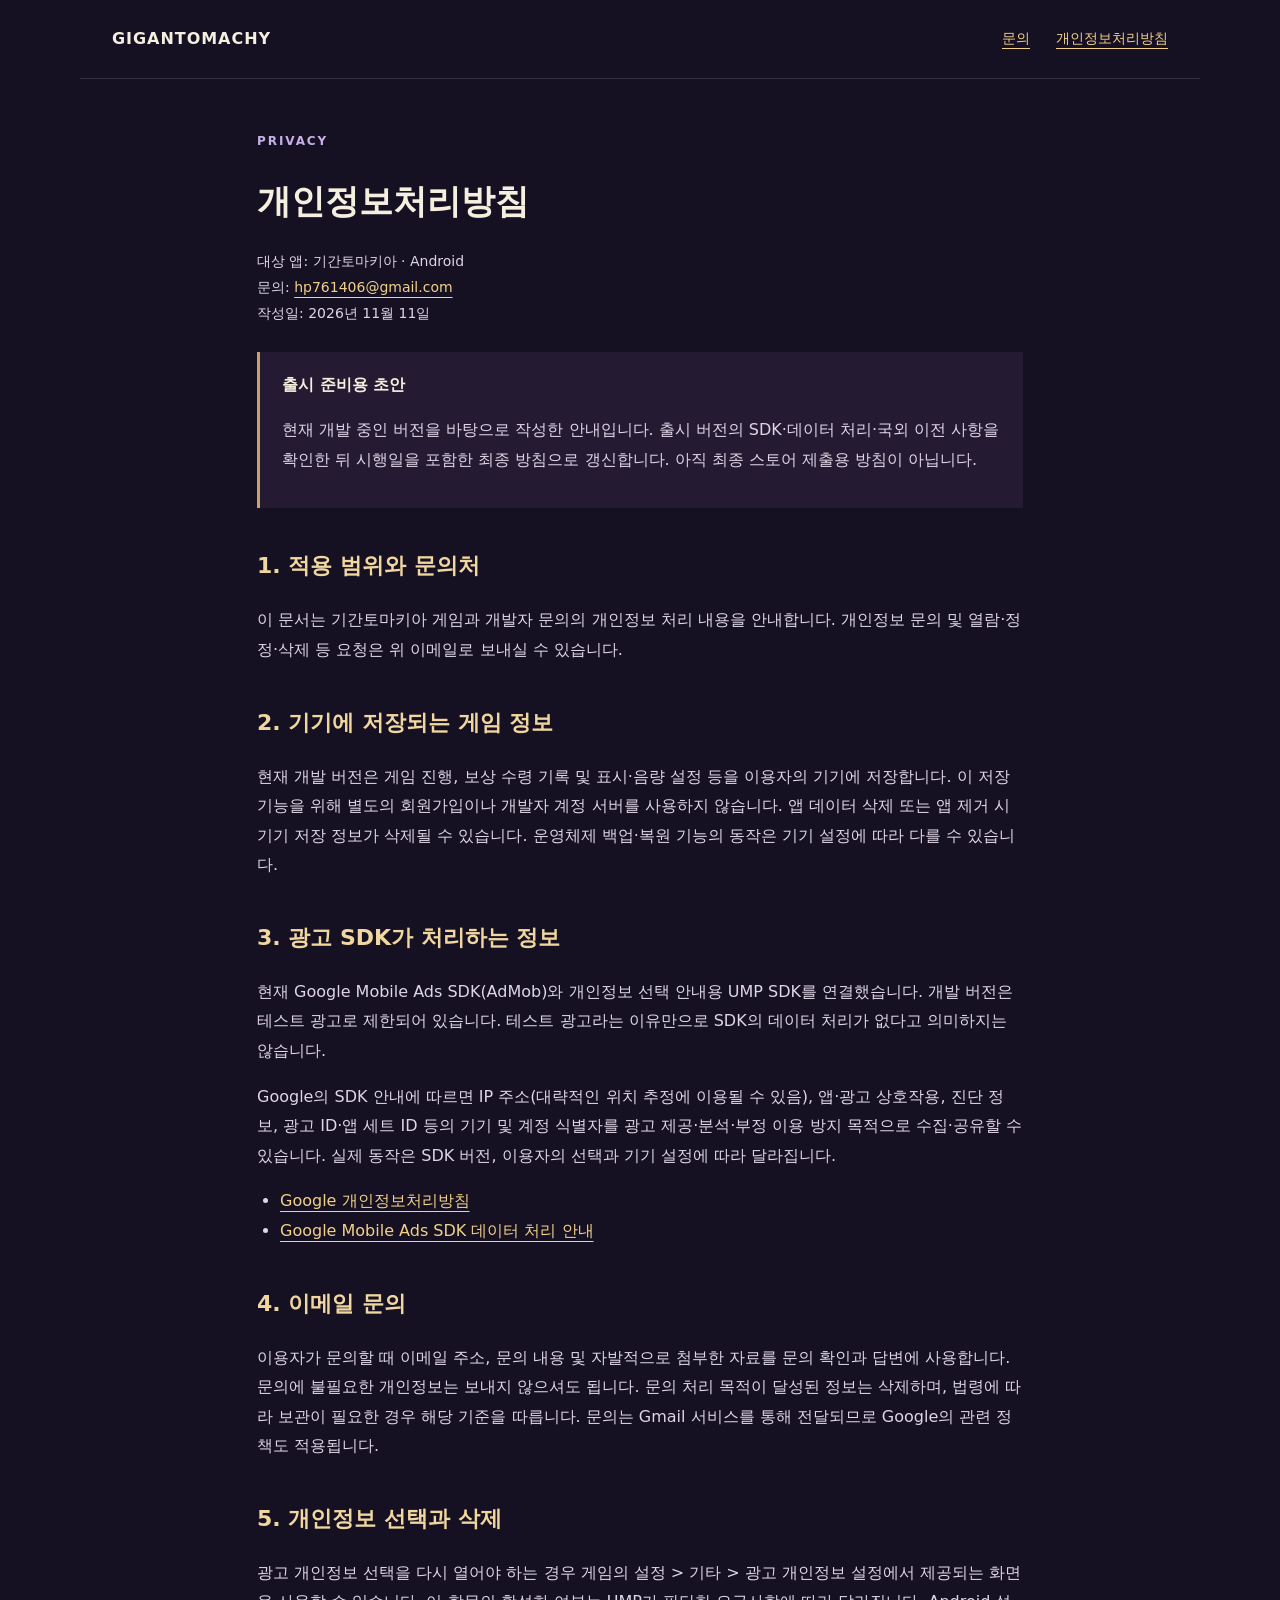
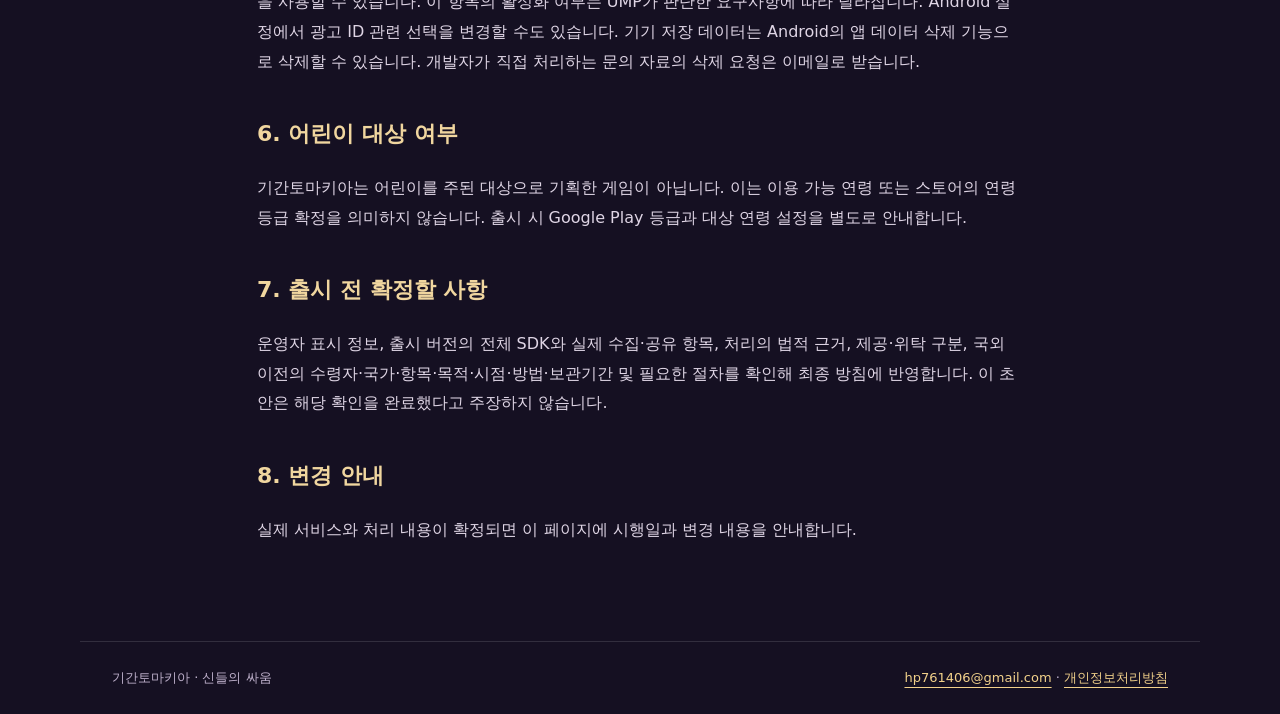
==== privacy.html @ e3db5e53 "Add files via upload" ====
<!doctype html>
<html lang="ko"><head><meta charset="utf-8"><meta name="viewport" content="width=device-width,initial-scale=1"><title>개인정보처리방침 초안 | 기간토마키아</title><meta name="description" content="기간토마키아 출시 준비용 개인정보처리방침 초안과 개인정보 문의처."><link rel="stylesheet" href="styles.css"></head><body><header><a href="./">GIGANTOMACHY</a><nav aria-label="주 메뉴"><a href="./#support">문의</a><a href="privacy.html">개인정보처리방침</a></nav></header><main class="document"><span class="eyebrow">PRIVACY</span><h1>개인정보처리방침</h1><p class="meta">대상 앱: 기간토마키아 · Android<br>문의: <a href="mailto:hp761406@gmail.com">hp761406@gmail.com</a><br>작성일: 2026년 11월 11일</p><div class="notice"><strong>출시 준비용 초안</strong><p>현재 개발 중인 버전을 바탕으로 작성한 안내입니다. 출시 버전의 SDK·데이터 처리·국외 이전 사항을 확인한 뒤 시행일을 포함한 최종 방침으로 갱신합니다. 아직 최종 스토어 제출용 방침이 아닙니다.</p></div><h2>1. 적용 범위와 문의처</h2><p>이 문서는 기간토마키아 게임과 개발자 문의의 개인정보 처리 내용을 안내합니다. 개인정보 문의 및 열람·정정·삭제 등 요청은 위 이메일로 보내실 수 있습니다.</p><h2>2. 기기에 저장되는 게임 정보</h2><p>현재 개발 버전은 게임 진행, 보상 수령 기록 및 표시·음량 설정 등을 이용자의 기기에 저장합니다. 이 저장 기능을 위해 별도의 회원가입이나 개발자 계정 서버를 사용하지 않습니다. 앱 데이터 삭제 또는 앱 제거 시 기기 저장 정보가 삭제될 수 있습니다. 운영체제 백업·복원 기능의 동작은 기기 설정에 따라 다를 수 있습니다.</p><h2>3. 광고 SDK가 처리하는 정보</h2><p>현재 Google Mobile Ads SDK(AdMob)와 개인정보 선택 안내용 UMP SDK를 연결했습니다. 개발 버전은 테스트 광고로 제한되어 있습니다. 테스트 광고라는 이유만으로 SDK의 데이터 처리가 없다고 의미하지는 않습니다.</p><p>Google의 SDK 안내에 따르면 IP 주소(대략적인 위치 추정에 이용될 수 있음), 앱·광고 상호작용, 진단 정보, 광고 ID·앱 세트 ID 등의 기기 및 계정 식별자를 광고 제공·분석·부정 이용 방지 목적으로 수집·공유할 수 있습니다. 실제 동작은 SDK 버전, 이용자의 선택과 기기 설정에 따라 달라집니다.</p><ul><li><a href="https://policies.google.com/privacy?hl=ko">Google 개인정보처리방침</a></li><li><a href="https://developers.google.com/admob/unity/privacy/play-data-disclosure?hl=ko">Google Mobile Ads SDK 데이터 처리 안내</a></li></ul><h2>4. 이메일 문의</h2><p>이용자가 문의할 때 이메일 주소, 문의 내용 및 자발적으로 첨부한 자료를 문의 확인과 답변에 사용합니다. 문의에 불필요한 개인정보는 보내지 않으셔도 됩니다. 문의 처리 목적이 달성된 정보는 삭제하며, 법령에 따라 보관이 필요한 경우 해당 기준을 따릅니다. 문의는 Gmail 서비스를 통해 전달되므로 Google의 관련 정책도 적용됩니다.</p><h2>5. 개인정보 선택과 삭제</h2><p>광고 개인정보 선택을 다시 열어야 하는 경우 게임의 설정 &gt; 기타 &gt; 광고 개인정보 설정에서 제공되는 화면을 사용할 수 있습니다. 이 항목의 활성화 여부는 UMP가 판단한 요구사항에 따라 달라집니다. Android 설정에서 광고 ID 관련 선택을 변경할 수도 있습니다. 기기 저장 데이터는 Android의 앱 데이터 삭제 기능으로 삭제할 수 있습니다. 개발자가 직접 처리하는 문의 자료의 삭제 요청은 이메일로 받습니다.</p><h2>6. 어린이 대상 여부</h2><p>기간토마키아는 어린이를 주된 대상으로 기획한 게임이 아닙니다. 이는 이용 가능 연령 또는 스토어의 연령 등급 확정을 의미하지 않습니다. 출시 시 Google Play 등급과 대상 연령 설정을 별도로 안내합니다.</p><h2>7. 출시 전 확정할 사항</h2><p>운영자 표시 정보, 출시 버전의 전체 SDK와 실제 수집·공유 항목, 처리의 법적 근거, 제공·위탁 구분, 국외 이전의 수령자·국가·항목·목적·시점·방법·보관기간 및 필요한 절차를 확인해 최종 방침에 반영합니다. 이 초안은 해당 확인을 완료했다고 주장하지 않습니다.</p><h2>8. 변경 안내</h2><p>실제 서비스와 처리 내용이 확정되면 이 페이지에 시행일과 변경 내용을 안내합니다.</p></main><footer><span>기간토마키아 · 신들의 싸움</span><span><a href="mailto:hp761406@gmail.com">hp761406@gmail.com</a> · <a href="privacy.html">개인정보처리방침</a></span></footer></body></html>
---- styles.css ----
*{box-sizing:border-box}html{color-scheme:dark;scroll-behavior:smooth}body{margin:0;background:#151022;color:#f5efdf;font-family:system-ui,-apple-system,"Malgun Gothic",sans-serif;line-height:1.85}a{color:#f2d18a;text-underline-offset:5px}a:hover{color:#fff0c8}a:focus-visible{outline:3px solid #f2d18a;outline-offset:6px}header,footer{max-width:1120px;margin:auto;padding:24px 32px}header{display:flex;justify-content:space-between;gap:24px;align-items:center;border-bottom:1px solid #ffffff20}header>a{color:#f5efdf;text-decoration:none;font-weight:750;letter-spacing:.06em}nav{display:flex;gap:26px;font-size:14px}.hero{max-width:1120px;margin:auto;display:grid;grid-template-columns:1.1fr .9fr;align-items:center;gap:64px;padding:58px 32px 80px}.eyebrow{color:#c7b0e8;letter-spacing:.16em;font-size:12px;font-weight:700}.logo{display:block;width:100%;height:auto;margin:18px 0 22px}.hero p{max-width:440px;color:#d2c7dd}.hero figure{margin:0;position:relative}.hero figure img{display:block;width:100%;max-height:650px;object-fit:cover;border:1px solid #a77cba66;border-radius:180px 180px 8px 8px}.button{display:inline-block;padding:12px 24px;border:1px solid #c8a267;text-decoration:none;margin-top:16px;font-weight:700}.details{max-width:1056px;margin:0 auto;padding:40px 0 48px;border-top:1px solid #ffffff25;display:grid;grid-template-columns:1fr 1fr;gap:56px}.details h2{font-size:24px;margin-top:0}.details p{color:#d2c7dd}footer{border-top:1px solid #ffffff20;display:flex;gap:22px;justify-content:space-between;color:#bfb1cc;font-size:13px}.document{max-width:830px;padding:46px 32px 80px;margin:auto}.document h1{font-size:34px;line-height:1.45}.document h2{font-size:22px;margin-top:38px;color:#f0d69f}.document p,.document li{color:#dfd5e5}.notice{border-left:3px solid #c8a267;background:#241b32;padding:18px 22px;margin:25px 0}.meta{font-size:14px;color:#c9b9d5}.document ul{padding-left:23px}.document a{overflow-wrap:anywhere}@media(max-width:760px){header{align-items:flex-start;padding:20px}nav{gap:16px;flex-wrap:wrap}.hero{padding:35px 22px 45px;grid-template-columns:1fr;gap:38px}.hero figure{max-width:400px;margin:auto}.hero figure img{max-height:570px}.details{margin:0 22px;padding-top:30px;grid-template-columns:1fr;gap:20px}.document{padding:25px 22px 55px}.document h1{font-size:28px}footer{padding:22px;flex-direction:column;gap:8px}}@media(prefers-reduced-motion:reduce){html{scroll-behavior:auto}}
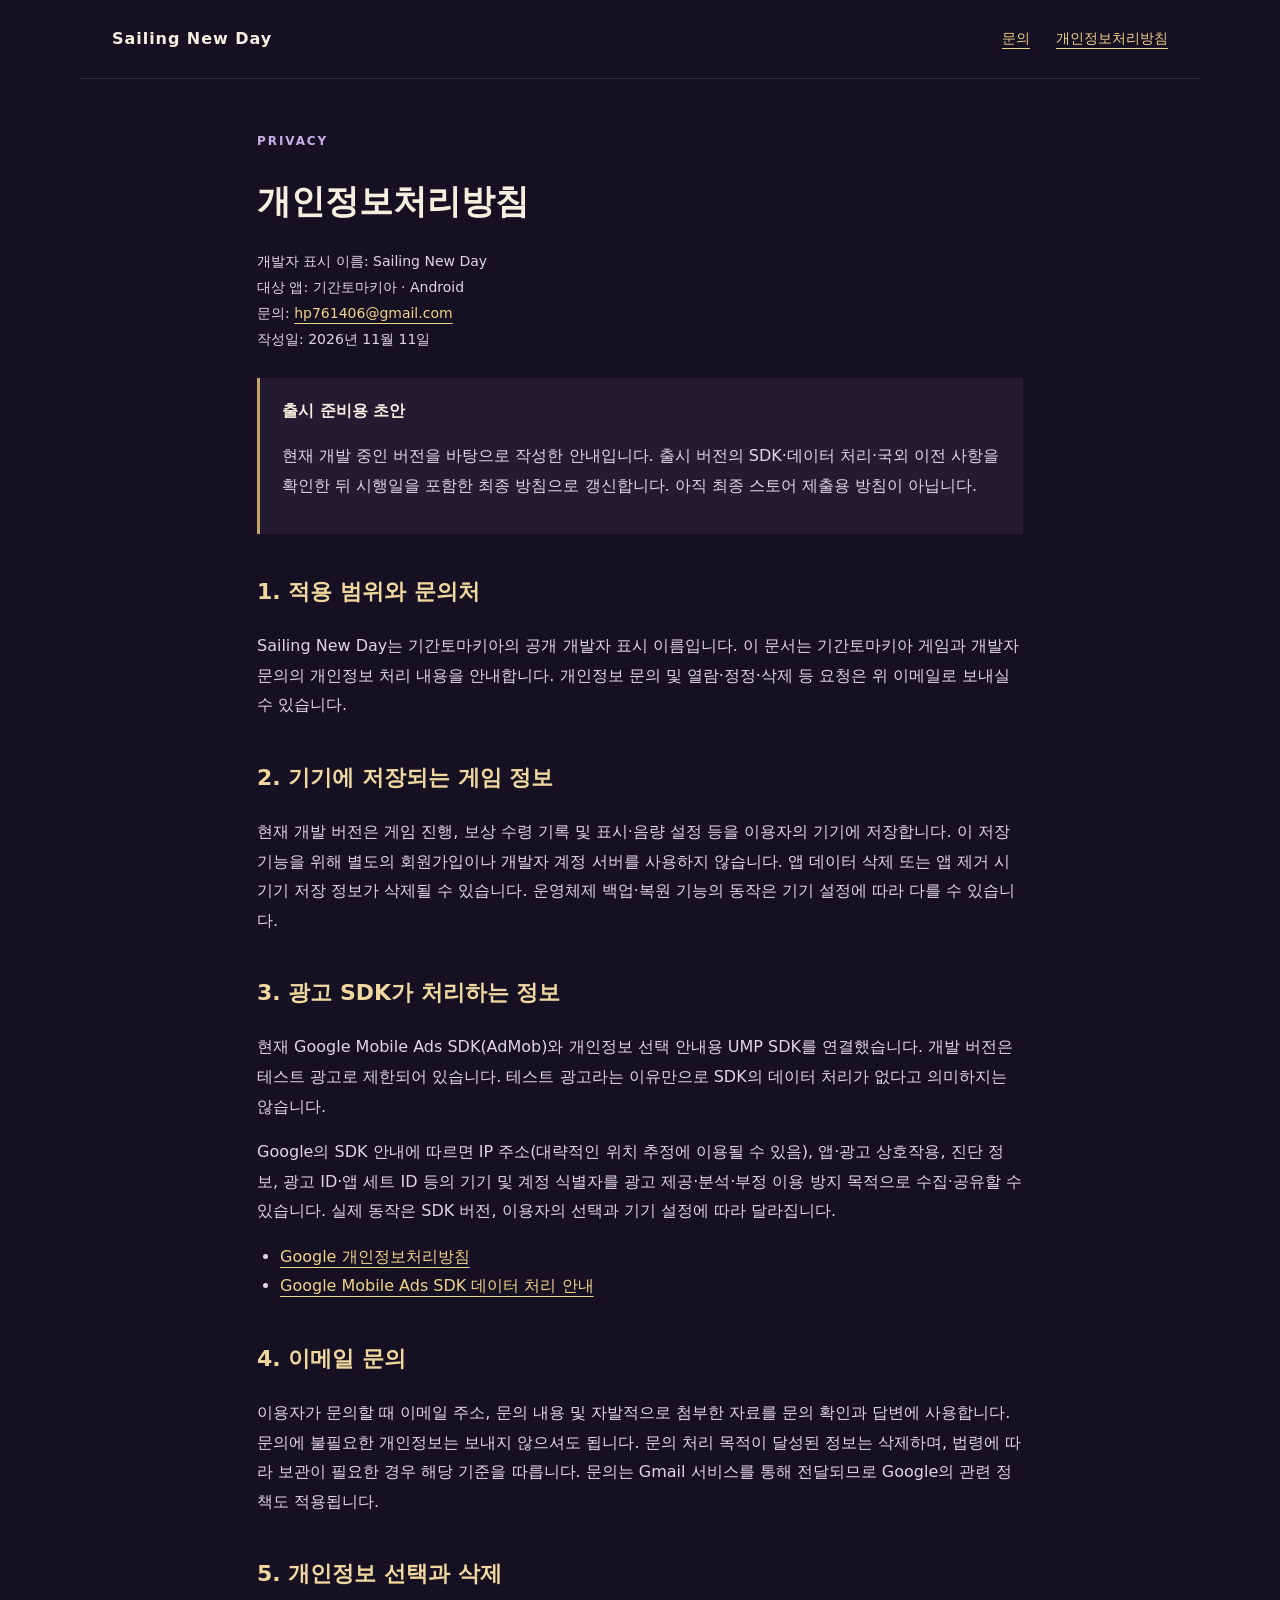
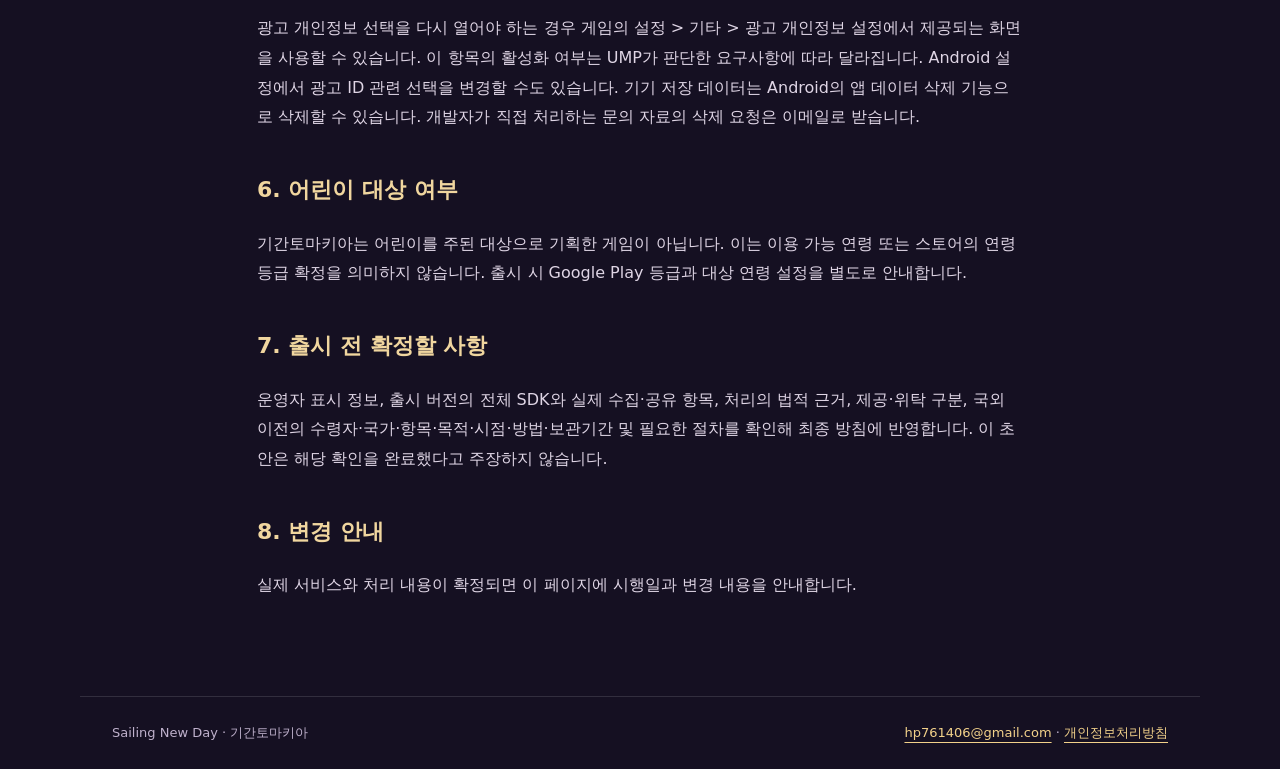
==== commit 31a26bae: "Add files via upload" ====
--- a/privacy.html
+++ b/privacy.html
@@ -1,2 +1,2 @@
 <!doctype html>
-<html lang="ko"><head><meta charset="utf-8"><meta name="viewport" content="width=device-width,initial-scale=1"><title>개인정보처리방침 초안 | 기간토마키아</title><meta name="description" content="기간토마키아 출시 준비용 개인정보처리방침 초안과 개인정보 문의처."><link rel="stylesheet" href="styles.css"></head><body><header><a href="./">GIGANTOMACHY</a><nav aria-label="주 메뉴"><a href="./#support">문의</a><a href="privacy.html">개인정보처리방침</a></nav></header><main class="document"><span class="eyebrow">PRIVACY</span><h1>개인정보처리방침</h1><p class="meta">대상 앱: 기간토마키아 · Android<br>문의: <a href="mailto:hp761406@gmail.com">hp761406@gmail.com</a><br>작성일: 2026년 11월 11일</p><div class="notice"><strong>출시 준비용 초안</strong><p>현재 개발 중인 버전을 바탕으로 작성한 안내입니다. 출시 버전의 SDK·데이터 처리·국외 이전 사항을 확인한 뒤 시행일을 포함한 최종 방침으로 갱신합니다. 아직 최종 스토어 제출용 방침이 아닙니다.</p></div><h2>1. 적용 범위와 문의처</h2><p>이 문서는 기간토마키아 게임과 개발자 문의의 개인정보 처리 내용을 안내합니다. 개인정보 문의 및 열람·정정·삭제 등 요청은 위 이메일로 보내실 수 있습니다.</p><h2>2. 기기에 저장되는 게임 정보</h2><p>현재 개발 버전은 게임 진행, 보상 수령 기록 및 표시·음량 설정 등을 이용자의 기기에 저장합니다. 이 저장 기능을 위해 별도의 회원가입이나 개발자 계정 서버를 사용하지 않습니다. 앱 데이터 삭제 또는 앱 제거 시 기기 저장 정보가 삭제될 수 있습니다. 운영체제 백업·복원 기능의 동작은 기기 설정에 따라 다를 수 있습니다.</p><h2>3. 광고 SDK가 처리하는 정보</h2><p>현재 Google Mobile Ads SDK(AdMob)와 개인정보 선택 안내용 UMP SDK를 연결했습니다. 개발 버전은 테스트 광고로 제한되어 있습니다. 테스트 광고라는 이유만으로 SDK의 데이터 처리가 없다고 의미하지는 않습니다.</p><p>Google의 SDK 안내에 따르면 IP 주소(대략적인 위치 추정에 이용될 수 있음), 앱·광고 상호작용, 진단 정보, 광고 ID·앱 세트 ID 등의 기기 및 계정 식별자를 광고 제공·분석·부정 이용 방지 목적으로 수집·공유할 수 있습니다. 실제 동작은 SDK 버전, 이용자의 선택과 기기 설정에 따라 달라집니다.</p><ul><li><a href="https://policies.google.com/privacy?hl=ko">Google 개인정보처리방침</a></li><li><a href="https://developers.google.com/admob/unity/privacy/play-data-disclosure?hl=ko">Google Mobile Ads SDK 데이터 처리 안내</a></li></ul><h2>4. 이메일 문의</h2><p>이용자가 문의할 때 이메일 주소, 문의 내용 및 자발적으로 첨부한 자료를 문의 확인과 답변에 사용합니다. 문의에 불필요한 개인정보는 보내지 않으셔도 됩니다. 문의 처리 목적이 달성된 정보는 삭제하며, 법령에 따라 보관이 필요한 경우 해당 기준을 따릅니다. 문의는 Gmail 서비스를 통해 전달되므로 Google의 관련 정책도 적용됩니다.</p><h2>5. 개인정보 선택과 삭제</h2><p>광고 개인정보 선택을 다시 열어야 하는 경우 게임의 설정 &gt; 기타 &gt; 광고 개인정보 설정에서 제공되는 화면을 사용할 수 있습니다. 이 항목의 활성화 여부는 UMP가 판단한 요구사항에 따라 달라집니다. Android 설정에서 광고 ID 관련 선택을 변경할 수도 있습니다. 기기 저장 데이터는 Android의 앱 데이터 삭제 기능으로 삭제할 수 있습니다. 개발자가 직접 처리하는 문의 자료의 삭제 요청은 이메일로 받습니다.</p><h2>6. 어린이 대상 여부</h2><p>기간토마키아는 어린이를 주된 대상으로 기획한 게임이 아닙니다. 이는 이용 가능 연령 또는 스토어의 연령 등급 확정을 의미하지 않습니다. 출시 시 Google Play 등급과 대상 연령 설정을 별도로 안내합니다.</p><h2>7. 출시 전 확정할 사항</h2><p>운영자 표시 정보, 출시 버전의 전체 SDK와 실제 수집·공유 항목, 처리의 법적 근거, 제공·위탁 구분, 국외 이전의 수령자·국가·항목·목적·시점·방법·보관기간 및 필요한 절차를 확인해 최종 방침에 반영합니다. 이 초안은 해당 확인을 완료했다고 주장하지 않습니다.</p><h2>8. 변경 안내</h2><p>실제 서비스와 처리 내용이 확정되면 이 페이지에 시행일과 변경 내용을 안내합니다.</p></main><footer><span>기간토마키아 · 신들의 싸움</span><span><a href="mailto:hp761406@gmail.com">hp761406@gmail.com</a> · <a href="privacy.html">개인정보처리방침</a></span></footer></body></html>
+<html lang="ko"><head><meta charset="utf-8"><meta name="viewport" content="width=device-width,initial-scale=1"><title>개인정보처리방침 초안 | 기간토마키아</title><meta name="description" content="기간토마키아 출시 준비용 개인정보처리방침 초안과 개인정보 문의처."><link rel="stylesheet" href="styles.css"></head><body><header><a href="./">Sailing New Day</a><nav aria-label="주 메뉴"><a href="./#support">문의</a><a href="privacy.html">개인정보처리방침</a></nav></header><main class="document"><span class="eyebrow">PRIVACY</span><h1>개인정보처리방침</h1><p class="meta">개발자 표시 이름: Sailing New Day<br>대상 앱: 기간토마키아 · Android<br>문의: <a href="mailto:hp761406@gmail.com">hp761406@gmail.com</a><br>작성일: 2026년 11월 11일</p><div class="notice"><strong>출시 준비용 초안</strong><p>현재 개발 중인 버전을 바탕으로 작성한 안내입니다. 출시 버전의 SDK·데이터 처리·국외 이전 사항을 확인한 뒤 시행일을 포함한 최종 방침으로 갱신합니다. 아직 최종 스토어 제출용 방침이 아닙니다.</p></div><h2>1. 적용 범위와 문의처</h2><p>Sailing New Day는 기간토마키아의 공개 개발자 표시 이름입니다. 이 문서는 기간토마키아 게임과 개발자 문의의 개인정보 처리 내용을 안내합니다. 개인정보 문의 및 열람·정정·삭제 등 요청은 위 이메일로 보내실 수 있습니다.</p><h2>2. 기기에 저장되는 게임 정보</h2><p>현재 개발 버전은 게임 진행, 보상 수령 기록 및 표시·음량 설정 등을 이용자의 기기에 저장합니다. 이 저장 기능을 위해 별도의 회원가입이나 개발자 계정 서버를 사용하지 않습니다. 앱 데이터 삭제 또는 앱 제거 시 기기 저장 정보가 삭제될 수 있습니다. 운영체제 백업·복원 기능의 동작은 기기 설정에 따라 다를 수 있습니다.</p><h2>3. 광고 SDK가 처리하는 정보</h2><p>현재 Google Mobile Ads SDK(AdMob)와 개인정보 선택 안내용 UMP SDK를 연결했습니다. 개발 버전은 테스트 광고로 제한되어 있습니다. 테스트 광고라는 이유만으로 SDK의 데이터 처리가 없다고 의미하지는 않습니다.</p><p>Google의 SDK 안내에 따르면 IP 주소(대략적인 위치 추정에 이용될 수 있음), 앱·광고 상호작용, 진단 정보, 광고 ID·앱 세트 ID 등의 기기 및 계정 식별자를 광고 제공·분석·부정 이용 방지 목적으로 수집·공유할 수 있습니다. 실제 동작은 SDK 버전, 이용자의 선택과 기기 설정에 따라 달라집니다.</p><ul><li><a href="https://policies.google.com/privacy?hl=ko">Google 개인정보처리방침</a></li><li><a href="https://developers.google.com/admob/unity/privacy/play-data-disclosure?hl=ko">Google Mobile Ads SDK 데이터 처리 안내</a></li></ul><h2>4. 이메일 문의</h2><p>이용자가 문의할 때 이메일 주소, 문의 내용 및 자발적으로 첨부한 자료를 문의 확인과 답변에 사용합니다. 문의에 불필요한 개인정보는 보내지 않으셔도 됩니다. 문의 처리 목적이 달성된 정보는 삭제하며, 법령에 따라 보관이 필요한 경우 해당 기준을 따릅니다. 문의는 Gmail 서비스를 통해 전달되므로 Google의 관련 정책도 적용됩니다.</p><h2>5. 개인정보 선택과 삭제</h2><p>광고 개인정보 선택을 다시 열어야 하는 경우 게임의 설정 &gt; 기타 &gt; 광고 개인정보 설정에서 제공되는 화면을 사용할 수 있습니다. 이 항목의 활성화 여부는 UMP가 판단한 요구사항에 따라 달라집니다. Android 설정에서 광고 ID 관련 선택을 변경할 수도 있습니다. 기기 저장 데이터는 Android의 앱 데이터 삭제 기능으로 삭제할 수 있습니다. 개발자가 직접 처리하는 문의 자료의 삭제 요청은 이메일로 받습니다.</p><h2>6. 어린이 대상 여부</h2><p>기간토마키아는 어린이를 주된 대상으로 기획한 게임이 아닙니다. 이는 이용 가능 연령 또는 스토어의 연령 등급 확정을 의미하지 않습니다. 출시 시 Google Play 등급과 대상 연령 설정을 별도로 안내합니다.</p><h2>7. 출시 전 확정할 사항</h2><p>운영자 표시 정보, 출시 버전의 전체 SDK와 실제 수집·공유 항목, 처리의 법적 근거, 제공·위탁 구분, 국외 이전의 수령자·국가·항목·목적·시점·방법·보관기간 및 필요한 절차를 확인해 최종 방침에 반영합니다. 이 초안은 해당 확인을 완료했다고 주장하지 않습니다.</p><h2>8. 변경 안내</h2><p>실제 서비스와 처리 내용이 확정되면 이 페이지에 시행일과 변경 내용을 안내합니다.</p></main><footer><span>Sailing New Day · 기간토마키아</span><span><a href="mailto:hp761406@gmail.com">hp761406@gmail.com</a> · <a href="privacy.html">개인정보처리방침</a></span></footer></body></html>
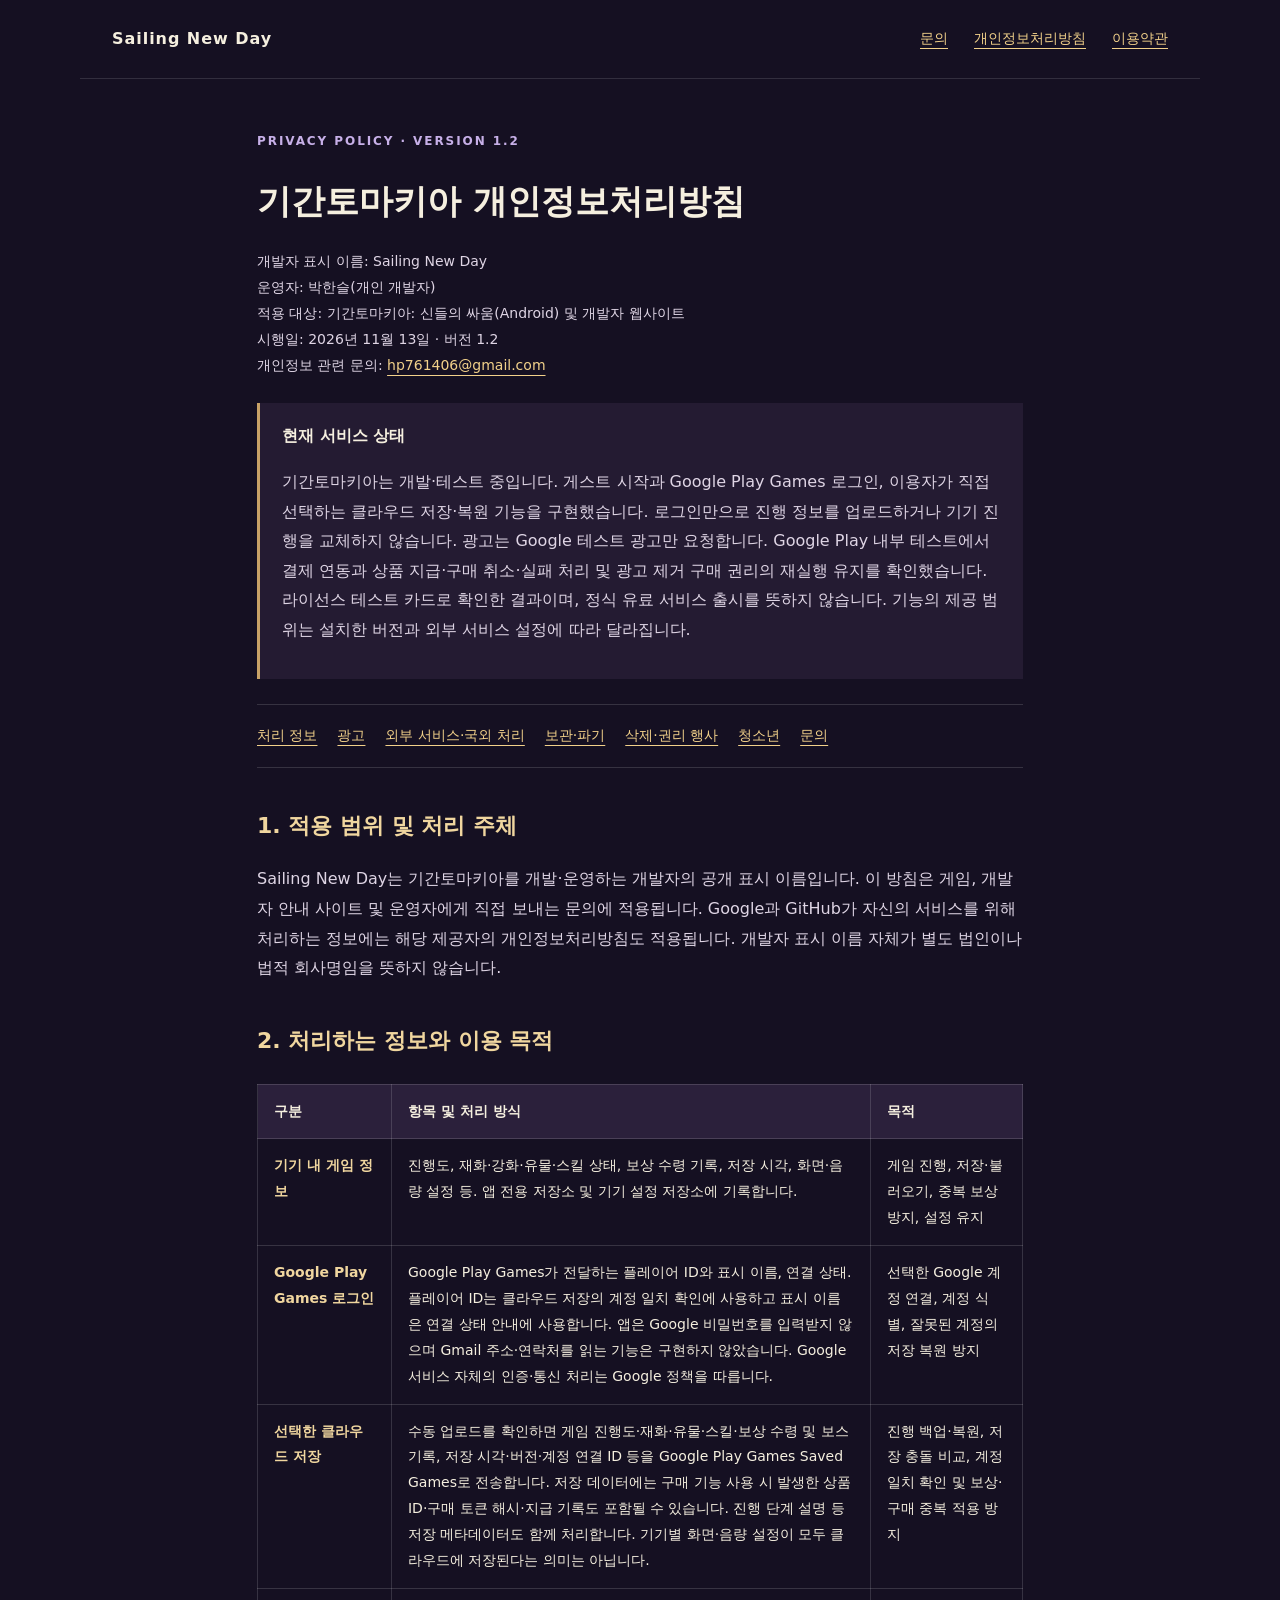
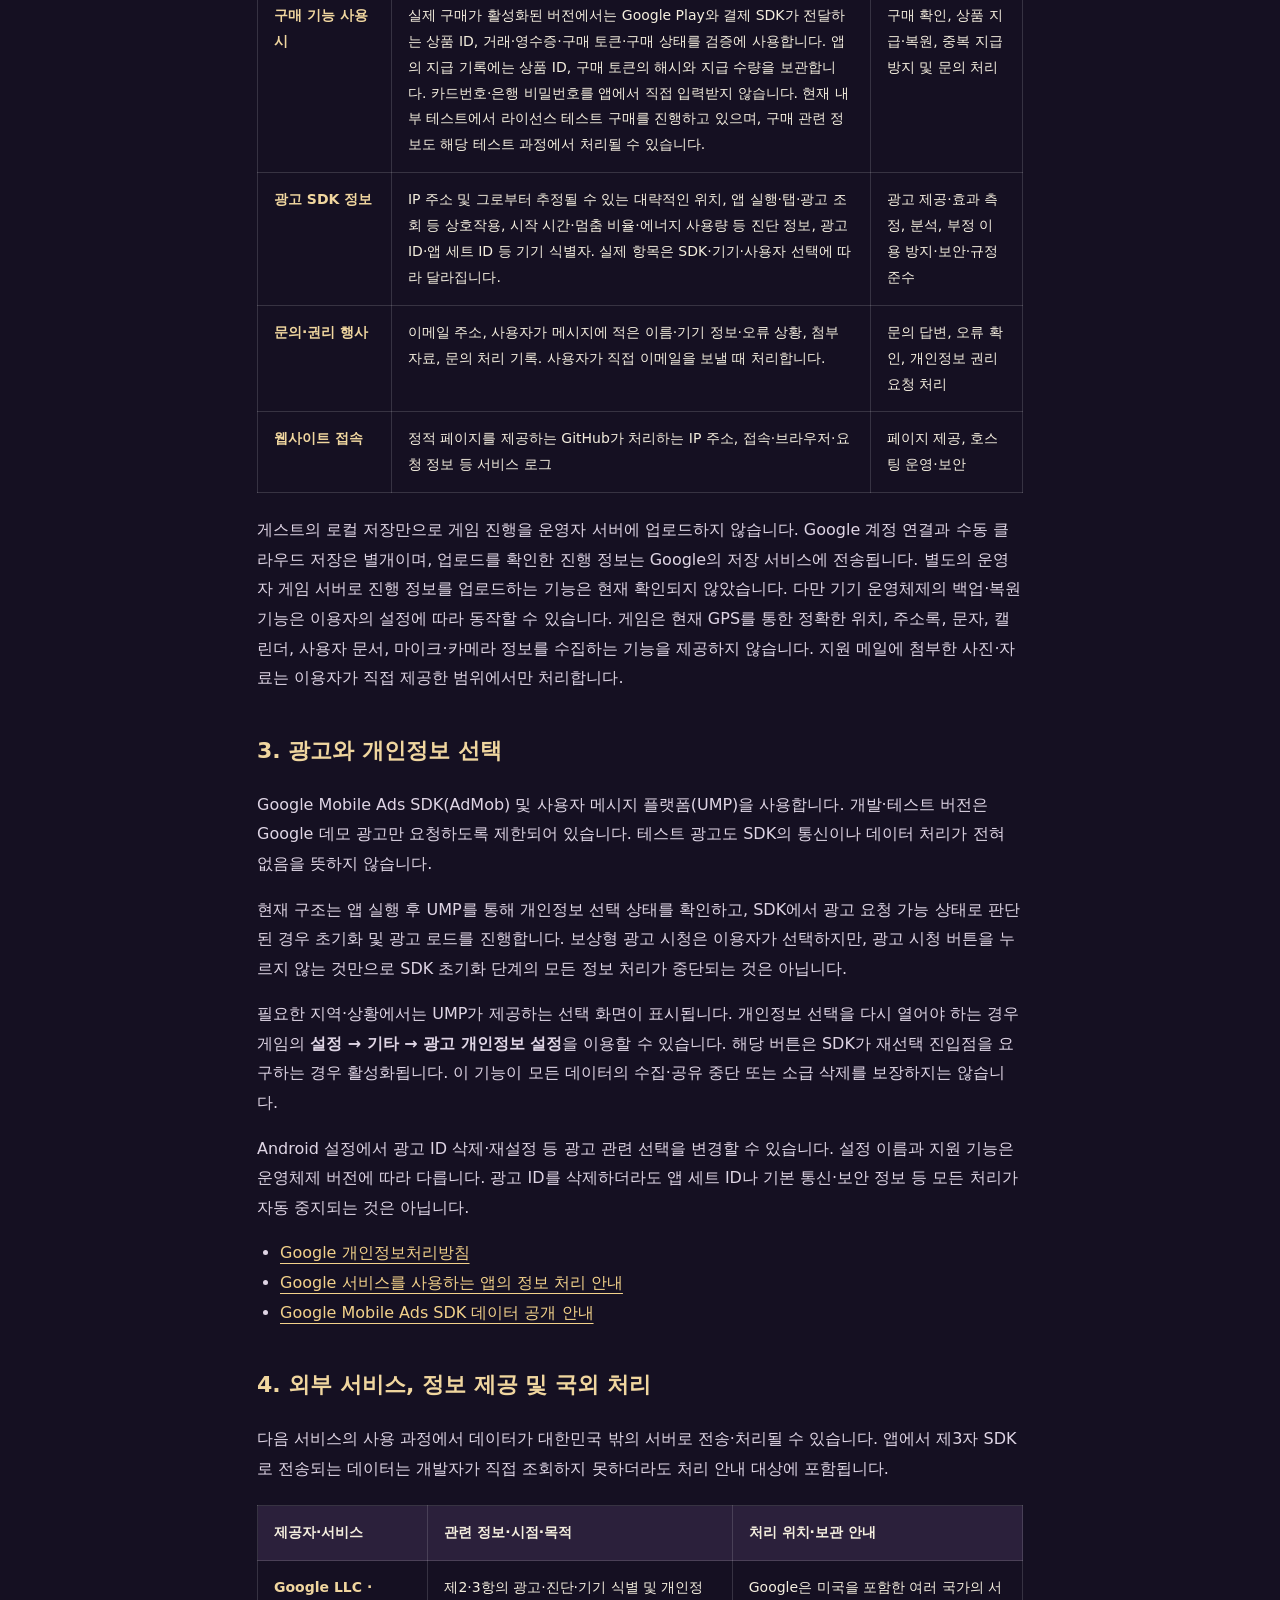
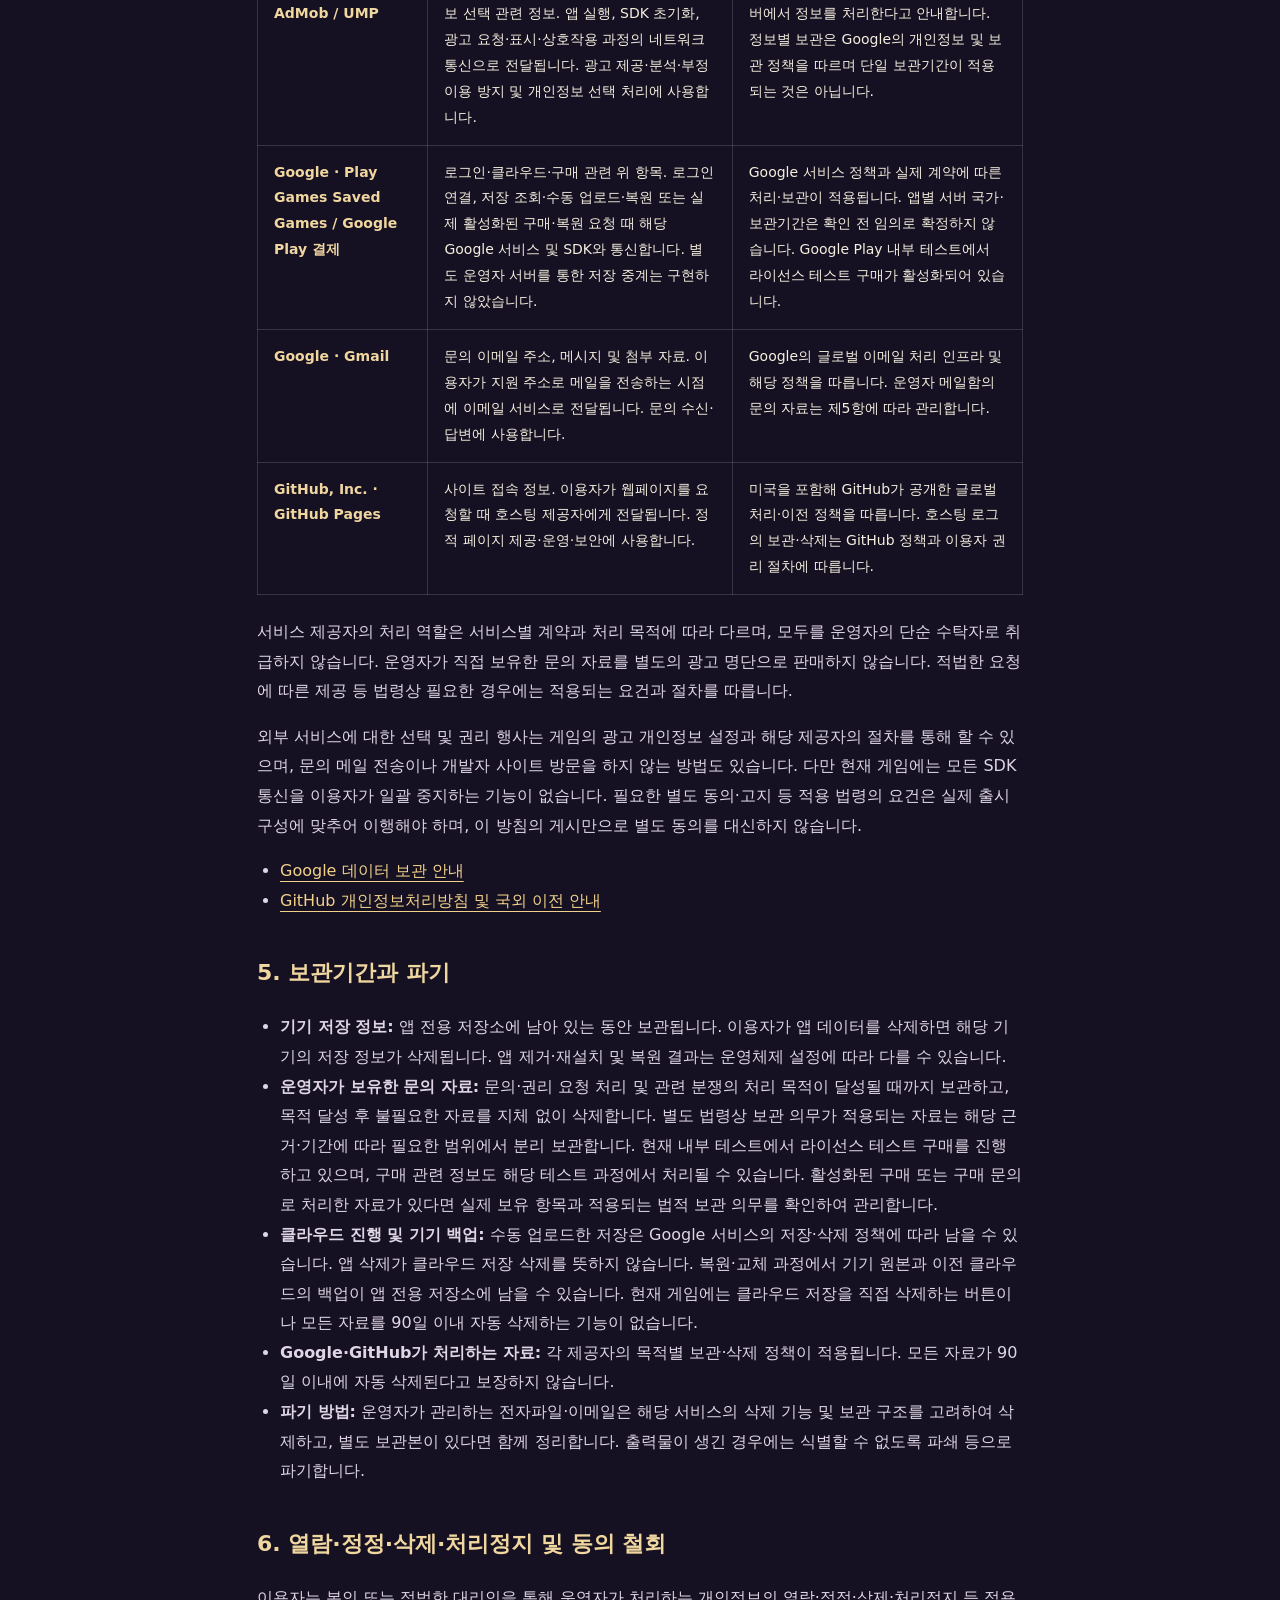
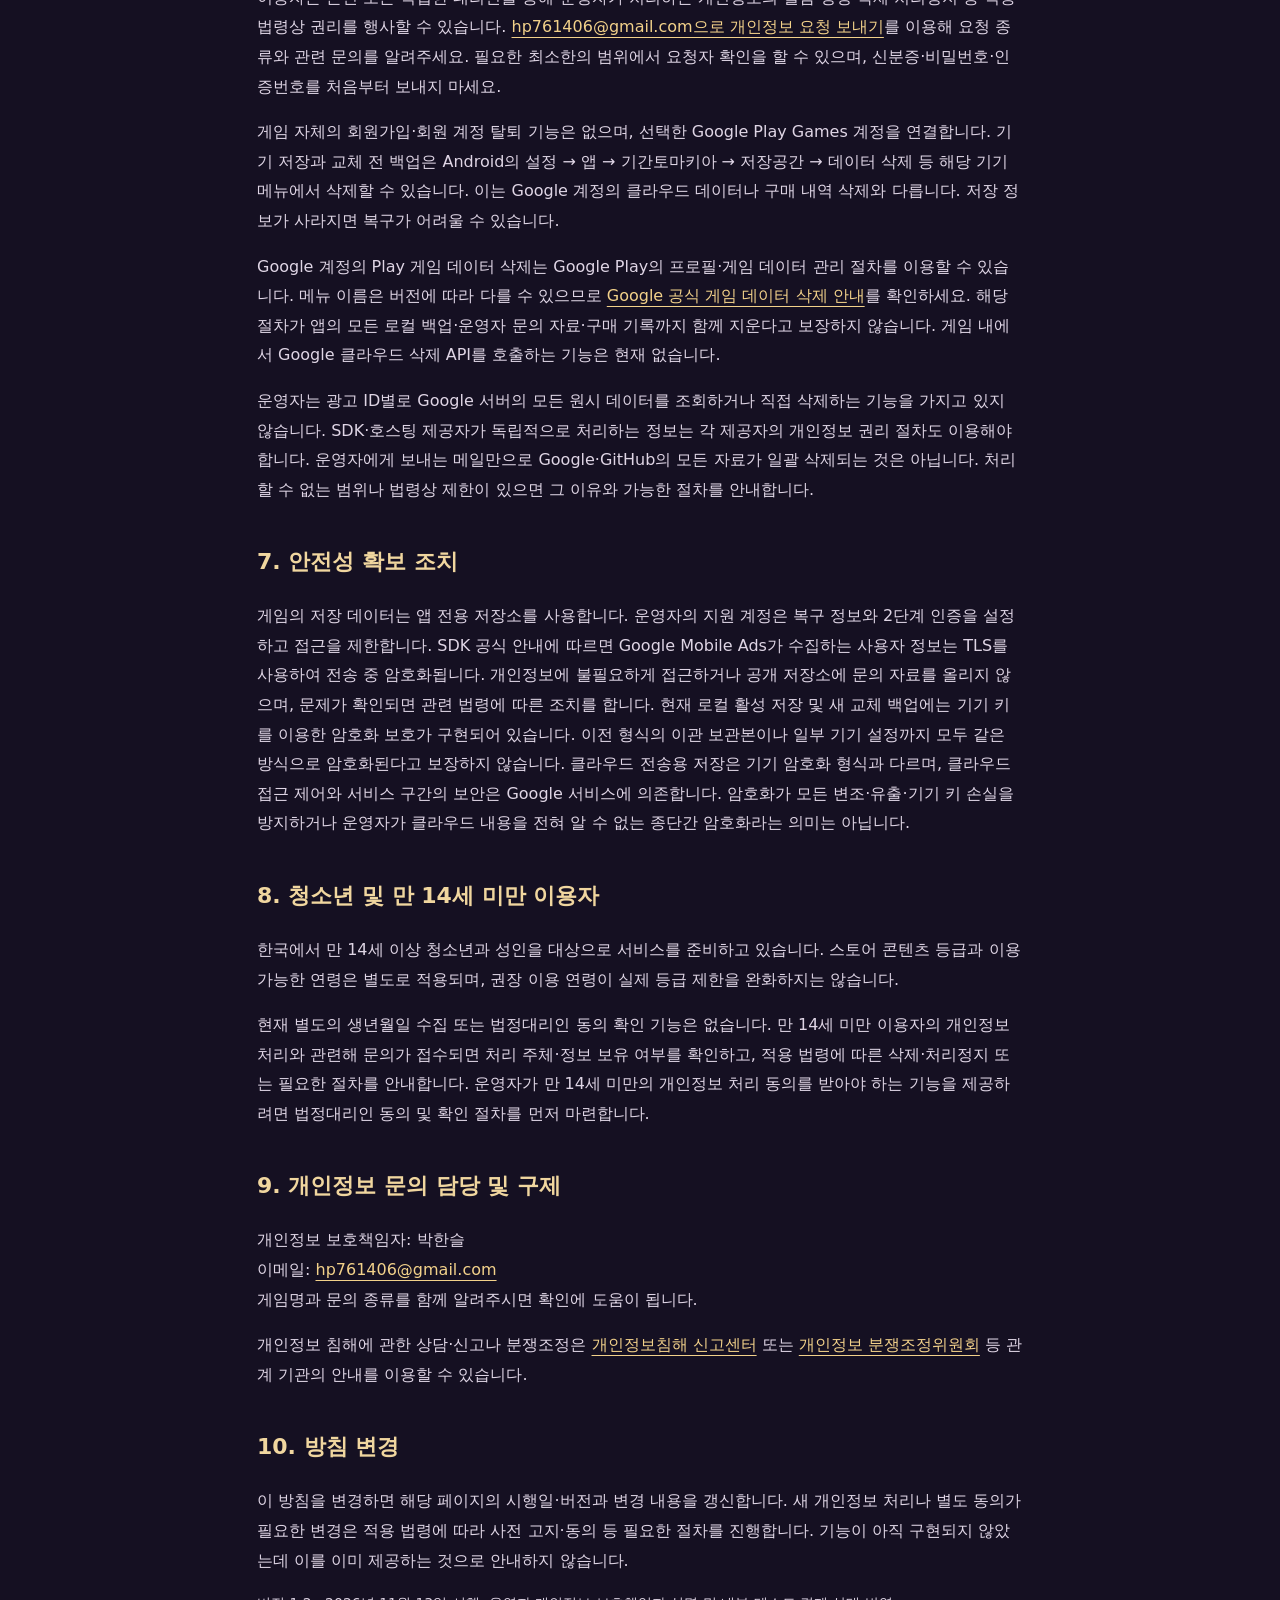
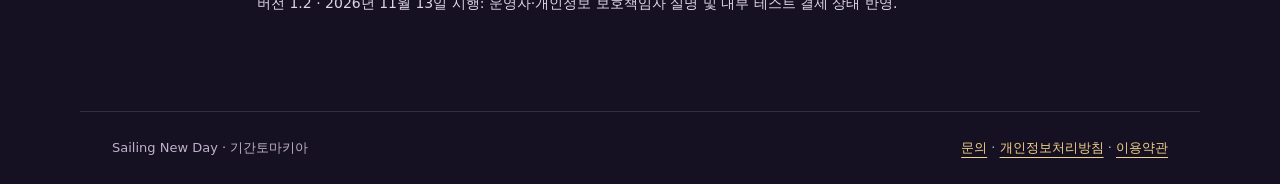
==== commit 664f0062: "Add files via upload" ====
--- a/privacy.html
+++ b/privacy.html
@@ -1,2 +1,58 @@
-<!doctype html>
-<html lang="ko"><head><meta charset="utf-8"><meta name="viewport" content="width=device-width,initial-scale=1"><title>개인정보처리방침 초안 | 기간토마키아</title><meta name="description" content="기간토마키아 출시 준비용 개인정보처리방침 초안과 개인정보 문의처."><link rel="stylesheet" href="styles.css"></head><body><header><a href="./">Sailing New Day</a><nav aria-label="주 메뉴"><a href="./#support">문의</a><a href="privacy.html">개인정보처리방침</a></nav></header><main class="document"><span class="eyebrow">PRIVACY</span><h1>개인정보처리방침</h1><p class="meta">개발자 표시 이름: Sailing New Day<br>대상 앱: 기간토마키아 · Android<br>문의: <a href="mailto:hp761406@gmail.com">hp761406@gmail.com</a><br>작성일: 2026년 11월 11일</p><div class="notice"><strong>출시 준비용 초안</strong><p>현재 개발 중인 버전을 바탕으로 작성한 안내입니다. 출시 버전의 SDK·데이터 처리·국외 이전 사항을 확인한 뒤 시행일을 포함한 최종 방침으로 갱신합니다. 아직 최종 스토어 제출용 방침이 아닙니다.</p></div><h2>1. 적용 범위와 문의처</h2><p>Sailing New Day는 기간토마키아의 공개 개발자 표시 이름입니다. 이 문서는 기간토마키아 게임과 개발자 문의의 개인정보 처리 내용을 안내합니다. 개인정보 문의 및 열람·정정·삭제 등 요청은 위 이메일로 보내실 수 있습니다.</p><h2>2. 기기에 저장되는 게임 정보</h2><p>현재 개발 버전은 게임 진행, 보상 수령 기록 및 표시·음량 설정 등을 이용자의 기기에 저장합니다. 이 저장 기능을 위해 별도의 회원가입이나 개발자 계정 서버를 사용하지 않습니다. 앱 데이터 삭제 또는 앱 제거 시 기기 저장 정보가 삭제될 수 있습니다. 운영체제 백업·복원 기능의 동작은 기기 설정에 따라 다를 수 있습니다.</p><h2>3. 광고 SDK가 처리하는 정보</h2><p>현재 Google Mobile Ads SDK(AdMob)와 개인정보 선택 안내용 UMP SDK를 연결했습니다. 개발 버전은 테스트 광고로 제한되어 있습니다. 테스트 광고라는 이유만으로 SDK의 데이터 처리가 없다고 의미하지는 않습니다.</p><p>Google의 SDK 안내에 따르면 IP 주소(대략적인 위치 추정에 이용될 수 있음), 앱·광고 상호작용, 진단 정보, 광고 ID·앱 세트 ID 등의 기기 및 계정 식별자를 광고 제공·분석·부정 이용 방지 목적으로 수집·공유할 수 있습니다. 실제 동작은 SDK 버전, 이용자의 선택과 기기 설정에 따라 달라집니다.</p><ul><li><a href="https://policies.google.com/privacy?hl=ko">Google 개인정보처리방침</a></li><li><a href="https://developers.google.com/admob/unity/privacy/play-data-disclosure?hl=ko">Google Mobile Ads SDK 데이터 처리 안내</a></li></ul><h2>4. 이메일 문의</h2><p>이용자가 문의할 때 이메일 주소, 문의 내용 및 자발적으로 첨부한 자료를 문의 확인과 답변에 사용합니다. 문의에 불필요한 개인정보는 보내지 않으셔도 됩니다. 문의 처리 목적이 달성된 정보는 삭제하며, 법령에 따라 보관이 필요한 경우 해당 기준을 따릅니다. 문의는 Gmail 서비스를 통해 전달되므로 Google의 관련 정책도 적용됩니다.</p><h2>5. 개인정보 선택과 삭제</h2><p>광고 개인정보 선택을 다시 열어야 하는 경우 게임의 설정 &gt; 기타 &gt; 광고 개인정보 설정에서 제공되는 화면을 사용할 수 있습니다. 이 항목의 활성화 여부는 UMP가 판단한 요구사항에 따라 달라집니다. Android 설정에서 광고 ID 관련 선택을 변경할 수도 있습니다. 기기 저장 데이터는 Android의 앱 데이터 삭제 기능으로 삭제할 수 있습니다. 개발자가 직접 처리하는 문의 자료의 삭제 요청은 이메일로 받습니다.</p><h2>6. 어린이 대상 여부</h2><p>기간토마키아는 어린이를 주된 대상으로 기획한 게임이 아닙니다. 이는 이용 가능 연령 또는 스토어의 연령 등급 확정을 의미하지 않습니다. 출시 시 Google Play 등급과 대상 연령 설정을 별도로 안내합니다.</p><h2>7. 출시 전 확정할 사항</h2><p>운영자 표시 정보, 출시 버전의 전체 SDK와 실제 수집·공유 항목, 처리의 법적 근거, 제공·위탁 구분, 국외 이전의 수령자·국가·항목·목적·시점·방법·보관기간 및 필요한 절차를 확인해 최종 방침에 반영합니다. 이 초안은 해당 확인을 완료했다고 주장하지 않습니다.</p><h2>8. 변경 안내</h2><p>실제 서비스와 처리 내용이 확정되면 이 페이지에 시행일과 변경 내용을 안내합니다.</p></main><footer><span>Sailing New Day · 기간토마키아</span><span><a href="mailto:hp761406@gmail.com">hp761406@gmail.com</a> · <a href="privacy.html">개인정보처리방침</a></span></footer></body></html>
+<!doctype html>
+<html lang="ko"><head><meta charset="utf-8"><meta name="viewport" content="width=device-width,initial-scale=1"><title>개인정보처리방침 | 기간토마키아 · Sailing New Day</title><meta name="description" content="기간토마키아의 개인정보 처리, 광고 SDK, 기기 저장 및 삭제 요청 안내."><link rel="stylesheet" href="styles.css"></head><body><header><a href="./">Sailing New Day</a><nav aria-label="주 메뉴"><a href="./#support">문의</a><a href="privacy.html">개인정보처리방침</a><a href="terms.html">이용약관</a></nav></header><main class="document"><span class="eyebrow">PRIVACY POLICY · VERSION 1.2</span>
+<h1>기간토마키아 개인정보처리방침</h1>
+<p class="meta">개발자 표시 이름: Sailing New Day<br>운영자: 박한슬(개인 개발자)<br>적용 대상: 기간토마키아: 신들의 싸움(Android) 및 개발자 웹사이트<br>시행일: 2026년 11월 13일 · 버전 1.2<br>개인정보 관련 문의: <a href="mailto:hp761406@gmail.com">hp761406@gmail.com</a></p>
+<div class="notice"><strong>현재 서비스 상태</strong><p>기간토마키아는 개발·테스트 중입니다. 게스트 시작과 Google Play Games 로그인, 이용자가 직접 선택하는 클라우드 저장·복원 기능을 구현했습니다. 로그인만으로 진행 정보를 업로드하거나 기기 진행을 교체하지 않습니다. 광고는 Google 테스트 광고만 요청합니다. Google Play 내부 테스트에서 결제 연동과 상품 지급·구매 취소·실패 처리 및 광고 제거 구매 권리의 재실행 유지를 확인했습니다. 라이선스 테스트 카드로 확인한 결과이며, 정식 유료 서비스 출시를 뜻하지 않습니다. 기능의 제공 범위는 설치한 버전과 외부 서비스 설정에 따라 달라집니다.</p></div>
+<nav class="toc" aria-label="개인정보처리방침 목차"><a href="#data">처리 정보</a><a href="#ads">광고</a><a href="#international">외부 서비스·국외 처리</a><a href="#retention">보관·파기</a><a href="#delete">삭제·권리 행사</a><a href="#youth">청소년</a><a href="#contact">문의</a></nav>
+<h2 id="scope">1. 적용 범위 및 처리 주체</h2>
+<p>Sailing New Day는 기간토마키아를 개발·운영하는 개발자의 공개 표시 이름입니다. 이 방침은 게임, 개발자 안내 사이트 및 운영자에게 직접 보내는 문의에 적용됩니다. Google과 GitHub가 자신의 서비스를 위해 처리하는 정보에는 해당 제공자의 개인정보처리방침도 적용됩니다. 개발자 표시 이름 자체가 별도 법인이나 법적 회사명임을 뜻하지 않습니다.</p>
+<h2 id="data">2. 처리하는 정보와 이용 목적</h2>
+<div class="table-scroll"><table><thead><tr><th scope="col">구분</th><th scope="col">항목 및 처리 방식</th><th scope="col">목적</th></tr></thead><tbody>
+<tr><th scope="row">기기 내 게임 정보</th><td>진행도, 재화·강화·유물·스킬 상태, 보상 수령 기록, 저장 시각, 화면·음량 설정 등. 앱 전용 저장소 및 기기 설정 저장소에 기록합니다.</td><td>게임 진행, 저장·불러오기, 중복 보상 방지, 설정 유지</td></tr>
+<tr><th scope="row">Google Play Games 로그인</th><td>Google Play Games가 전달하는 플레이어 ID와 표시 이름, 연결 상태. 플레이어 ID는 클라우드 저장의 계정 일치 확인에 사용하고 표시 이름은 연결 상태 안내에 사용합니다. 앱은 Google 비밀번호를 입력받지 않으며 Gmail 주소·연락처를 읽는 기능은 구현하지 않았습니다. Google 서비스 자체의 인증·통신 처리는 Google 정책을 따릅니다.</td><td>선택한 Google 계정 연결, 계정 식별, 잘못된 계정의 저장 복원 방지</td></tr>
+<tr><th scope="row">선택한 클라우드 저장</th><td>수동 업로드를 확인하면 게임 진행도·재화·유물·스킬·보상 수령 및 보스 기록, 저장 시각·버전·계정 연결 ID 등을 Google Play Games Saved Games로 전송합니다. 저장 데이터에는 구매 기능 사용 시 발생한 상품 ID·구매 토큰 해시·지급 기록도 포함될 수 있습니다. 진행 단계 설명 등 저장 메타데이터도 함께 처리합니다. 기기별 화면·음량 설정이 모두 클라우드에 저장된다는 의미는 아닙니다.</td><td>진행 백업·복원, 저장 충돌 비교, 계정 일치 확인 및 보상·구매 중복 적용 방지</td></tr>
+<tr><th scope="row">구매 기능 사용 시</th><td>실제 구매가 활성화된 버전에서는 Google Play와 결제 SDK가 전달하는 상품 ID, 거래·영수증·구매 토큰·구매 상태를 검증에 사용합니다. 앱의 지급 기록에는 상품 ID, 구매 토큰의 해시와 지급 수량을 보관합니다. 카드번호·은행 비밀번호를 앱에서 직접 입력받지 않습니다. 현재 내부 테스트에서 라이선스 테스트 구매를 진행하고 있으며, 구매 관련 정보도 해당 테스트 과정에서 처리될 수 있습니다.</td><td>구매 확인, 상품 지급·복원, 중복 지급 방지 및 문의 처리</td></tr>
+<tr><th scope="row">광고 SDK 정보</th><td>IP 주소 및 그로부터 추정될 수 있는 대략적인 위치, 앱 실행·탭·광고 조회 등 상호작용, 시작 시간·멈춤 비율·에너지 사용량 등 진단 정보, 광고 ID·앱 세트 ID 등 기기 식별자. 실제 항목은 SDK·기기·사용자 선택에 따라 달라집니다.</td><td>광고 제공·효과 측정, 분석, 부정 이용 방지·보안·규정 준수</td></tr>
+<tr><th scope="row">문의·권리 행사</th><td>이메일 주소, 사용자가 메시지에 적은 이름·기기 정보·오류 상황, 첨부 자료, 문의 처리 기록. 사용자가 직접 이메일을 보낼 때 처리합니다.</td><td>문의 답변, 오류 확인, 개인정보 권리 요청 처리</td></tr>
+<tr><th scope="row">웹사이트 접속</th><td>정적 페이지를 제공하는 GitHub가 처리하는 IP 주소, 접속·브라우저·요청 정보 등 서비스 로그</td><td>페이지 제공, 호스팅 운영·보안</td></tr>
+</tbody></table></div>
+<p>게스트의 로컬 저장만으로 게임 진행을 운영자 서버에 업로드하지 않습니다. Google 계정 연결과 수동 클라우드 저장은 별개이며, 업로드를 확인한 진행 정보는 Google의 저장 서비스에 전송됩니다. 별도의 운영자 게임 서버로 진행 정보를 업로드하는 기능은 현재 확인되지 않았습니다. 다만 기기 운영체제의 백업·복원 기능은 이용자의 설정에 따라 동작할 수 있습니다. 게임은 현재 GPS를 통한 정확한 위치, 주소록, 문자, 캘린더, 사용자 문서, 마이크·카메라 정보를 수집하는 기능을 제공하지 않습니다. 지원 메일에 첨부한 사진·자료는 이용자가 직접 제공한 범위에서만 처리합니다.</p>
+<h2 id="ads">3. 광고와 개인정보 선택</h2>
+<p>Google Mobile Ads SDK(AdMob) 및 사용자 메시지 플랫폼(UMP)을 사용합니다. 개발·테스트 버전은 Google 데모 광고만 요청하도록 제한되어 있습니다. 테스트 광고도 SDK의 통신이나 데이터 처리가 전혀 없음을 뜻하지 않습니다.</p>
+<p>현재 구조는 앱 실행 후 UMP를 통해 개인정보 선택 상태를 확인하고, SDK에서 광고 요청 가능 상태로 판단된 경우 초기화 및 광고 로드를 진행합니다. 보상형 광고 시청은 이용자가 선택하지만, 광고 시청 버튼을 누르지 않는 것만으로 SDK 초기화 단계의 모든 정보 처리가 중단되는 것은 아닙니다.</p>
+<p>필요한 지역·상황에서는 UMP가 제공하는 선택 화면이 표시됩니다. 개인정보 선택을 다시 열어야 하는 경우 게임의 <strong>설정 → 기타 → 광고 개인정보 설정</strong>을 이용할 수 있습니다. 해당 버튼은 SDK가 재선택 진입점을 요구하는 경우 활성화됩니다. 이 기능이 모든 데이터의 수집·공유 중단 또는 소급 삭제를 보장하지는 않습니다.</p>
+<p>Android 설정에서 광고 ID 삭제·재설정 등 광고 관련 선택을 변경할 수 있습니다. 설정 이름과 지원 기능은 운영체제 버전에 따라 다릅니다. 광고 ID를 삭제하더라도 앱 세트 ID나 기본 통신·보안 정보 등 모든 처리가 자동 중지되는 것은 아닙니다.</p>
+<ul><li><a href="https://policies.google.com/privacy?hl=ko">Google 개인정보처리방침</a></li><li><a href="https://policies.google.com/technologies/partner-sites?hl=ko">Google 서비스를 사용하는 앱의 정보 처리 안내</a></li><li><a href="https://developers.google.com/admob/unity/privacy/play-data-disclosure?hl=ko">Google Mobile Ads SDK 데이터 공개 안내</a></li></ul>
+<h2 id="international">4. 외부 서비스, 정보 제공 및 국외 처리</h2>
+<p>다음 서비스의 사용 과정에서 데이터가 대한민국 밖의 서버로 전송·처리될 수 있습니다. 앱에서 제3자 SDK로 전송되는 데이터는 개발자가 직접 조회하지 못하더라도 처리 안내 대상에 포함됩니다.</p>
+<div class="table-scroll"><table><thead><tr><th scope="col">제공자·서비스</th><th scope="col">관련 정보·시점·목적</th><th scope="col">처리 위치·보관 안내</th></tr></thead><tbody>
+<tr><th scope="row">Google LLC · AdMob / UMP</th><td>제2·3항의 광고·진단·기기 식별 및 개인정보 선택 관련 정보. 앱 실행, SDK 초기화, 광고 요청·표시·상호작용 과정의 네트워크 통신으로 전달됩니다. 광고 제공·분석·부정 이용 방지 및 개인정보 선택 처리에 사용합니다.</td><td>Google은 미국을 포함한 여러 국가의 서버에서 정보를 처리한다고 안내합니다. 정보별 보관은 Google의 개인정보 및 보관 정책을 따르며 단일 보관기간이 적용되는 것은 아닙니다.</td></tr>
+<tr><th scope="row">Google · Play Games Saved Games / Google Play 결제</th><td>로그인·클라우드·구매 관련 위 항목. 로그인 연결, 저장 조회·수동 업로드·복원 또는 실제 활성화된 구매·복원 요청 때 해당 Google 서비스 및 SDK와 통신합니다. 별도 운영자 서버를 통한 저장 중계는 구현하지 않았습니다.</td><td>Google 서비스 정책과 실제 계약에 따른 처리·보관이 적용됩니다. 앱별 서버 국가·보관기간은 확인 전 임의로 확정하지 않습니다. Google Play 내부 테스트에서 라이선스 테스트 구매가 활성화되어 있습니다.</td></tr>
+<tr><th scope="row">Google · Gmail</th><td>문의 이메일 주소, 메시지 및 첨부 자료. 이용자가 지원 주소로 메일을 전송하는 시점에 이메일 서비스로 전달됩니다. 문의 수신·답변에 사용합니다.</td><td>Google의 글로벌 이메일 처리 인프라 및 해당 정책을 따릅니다. 운영자 메일함의 문의 자료는 제5항에 따라 관리합니다.</td></tr>
+<tr><th scope="row">GitHub, Inc. · GitHub Pages</th><td>사이트 접속 정보. 이용자가 웹페이지를 요청할 때 호스팅 제공자에게 전달됩니다. 정적 페이지 제공·운영·보안에 사용합니다.</td><td>미국을 포함해 GitHub가 공개한 글로벌 처리·이전 정책을 따릅니다. 호스팅 로그의 보관·삭제는 GitHub 정책과 이용자 권리 절차에 따릅니다.</td></tr>
+</tbody></table></div>
+<p>서비스 제공자의 처리 역할은 서비스별 계약과 처리 목적에 따라 다르며, 모두를 운영자의 단순 수탁자로 취급하지 않습니다. 운영자가 직접 보유한 문의 자료를 별도의 광고 명단으로 판매하지 않습니다. 적법한 요청에 따른 제공 등 법령상 필요한 경우에는 적용되는 요건과 절차를 따릅니다.</p>
+<p>외부 서비스에 대한 선택 및 권리 행사는 게임의 광고 개인정보 설정과 해당 제공자의 절차를 통해 할 수 있으며, 문의 메일 전송이나 개발자 사이트 방문을 하지 않는 방법도 있습니다. 다만 현재 게임에는 모든 SDK 통신을 이용자가 일괄 중지하는 기능이 없습니다. 필요한 별도 동의·고지 등 적용 법령의 요건은 실제 출시 구성에 맞추어 이행해야 하며, 이 방침의 게시만으로 별도 동의를 대신하지 않습니다.</p>
+<ul><li><a href="https://policies.google.com/technologies/retention?hl=ko">Google 데이터 보관 안내</a></li><li><a href="https://docs.github.com/en/site-policy/privacy-policies/github-general-privacy-statement">GitHub 개인정보처리방침 및 국외 이전 안내</a></li></ul>
+<h2 id="retention">5. 보관기간과 파기</h2>
+<ul><li><strong>기기 저장 정보:</strong> 앱 전용 저장소에 남아 있는 동안 보관됩니다. 이용자가 앱 데이터를 삭제하면 해당 기기의 저장 정보가 삭제됩니다. 앱 제거·재설치 및 복원 결과는 운영체제 설정에 따라 다를 수 있습니다.</li>
+<li><strong>운영자가 보유한 문의 자료:</strong> 문의·권리 요청 처리 및 관련 분쟁의 처리 목적이 달성될 때까지 보관하고, 목적 달성 후 불필요한 자료를 지체 없이 삭제합니다. 별도 법령상 보관 의무가 적용되는 자료는 해당 근거·기간에 따라 필요한 범위에서 분리 보관합니다. 현재 내부 테스트에서 라이선스 테스트 구매를 진행하고 있으며, 구매 관련 정보도 해당 테스트 과정에서 처리될 수 있습니다. 활성화된 구매 또는 구매 문의로 처리한 자료가 있다면 실제 보유 항목과 적용되는 법적 보관 의무를 확인하여 관리합니다.</li>
+<li><strong>클라우드 진행 및 기기 백업:</strong> 수동 업로드한 저장은 Google 서비스의 저장·삭제 정책에 따라 남을 수 있습니다. 앱 삭제가 클라우드 저장 삭제를 뜻하지 않습니다. 복원·교체 과정에서 기기 원본과 이전 클라우드의 백업이 앱 전용 저장소에 남을 수 있습니다. 현재 게임에는 클라우드 저장을 직접 삭제하는 버튼이나 모든 자료를 90일 이내 자동 삭제하는 기능이 없습니다.</li>
+<li><strong>Google·GitHub가 처리하는 자료:</strong> 각 제공자의 목적별 보관·삭제 정책이 적용됩니다. 모든 자료가 90일 이내에 자동 삭제된다고 보장하지 않습니다.</li>
+<li><strong>파기 방법:</strong> 운영자가 관리하는 전자파일·이메일은 해당 서비스의 삭제 기능 및 보관 구조를 고려하여 삭제하고, 별도 보관본이 있다면 함께 정리합니다. 출력물이 생긴 경우에는 식별할 수 없도록 파쇄 등으로 파기합니다.</li></ul>
+<h2 id="delete">6. 열람·정정·삭제·처리정지 및 동의 철회</h2>
+<p>이용자는 본인 또는 적법한 대리인을 통해 운영자가 처리하는 개인정보의 열람·정정·삭제·처리정지 등 적용 법령상 권리를 행사할 수 있습니다. <a href="mailto:hp761406@gmail.com?subject=Gigantomachy%20privacy%20request">hp761406@gmail.com으로 개인정보 요청 보내기</a>를 이용해 요청 종류와 관련 문의를 알려주세요. 필요한 최소한의 범위에서 요청자 확인을 할 수 있으며, 신분증·비밀번호·인증번호를 처음부터 보내지 마세요.</p>
+<p>게임 자체의 회원가입·회원 계정 탈퇴 기능은 없으며, 선택한 Google Play Games 계정을 연결합니다. 기기 저장과 교체 전 백업은 Android의 설정 → 앱 → 기간토마키아 → 저장공간 → 데이터 삭제 등 해당 기기 메뉴에서 삭제할 수 있습니다. 이는 Google 계정의 클라우드 데이터나 구매 내역 삭제와 다릅니다. 저장 정보가 사라지면 복구가 어려울 수 있습니다.</p>
+<p>Google 계정의 Play 게임 데이터 삭제는 Google Play의 프로필·게임 데이터 관리 절차를 이용할 수 있습니다. 메뉴 이름은 버전에 따라 다를 수 있으므로 <a href="https://support.google.com/googleplay/answer/9130646?hl=ko">Google 공식 게임 데이터 삭제 안내</a>를 확인하세요. 해당 절차가 앱의 모든 로컬 백업·운영자 문의 자료·구매 기록까지 함께 지운다고 보장하지 않습니다. 게임 내에서 Google 클라우드 삭제 API를 호출하는 기능은 현재 없습니다.</p>
+<p>운영자는 광고 ID별로 Google 서버의 모든 원시 데이터를 조회하거나 직접 삭제하는 기능을 가지고 있지 않습니다. SDK·호스팅 제공자가 독립적으로 처리하는 정보는 각 제공자의 개인정보 권리 절차도 이용해야 합니다. 운영자에게 보내는 메일만으로 Google·GitHub의 모든 자료가 일괄 삭제되는 것은 아닙니다. 처리할 수 없는 범위나 법령상 제한이 있으면 그 이유와 가능한 절차를 안내합니다.</p>
+<h2 id="security">7. 안전성 확보 조치</h2>
+<p>게임의 저장 데이터는 앱 전용 저장소를 사용합니다. 운영자의 지원 계정은 복구 정보와 2단계 인증을 설정하고 접근을 제한합니다. SDK 공식 안내에 따르면 Google Mobile Ads가 수집하는 사용자 정보는 TLS를 사용하여 전송 중 암호화됩니다. 개인정보에 불필요하게 접근하거나 공개 저장소에 문의 자료를 올리지 않으며, 문제가 확인되면 관련 법령에 따른 조치를 합니다. 현재 로컬 활성 저장 및 새 교체 백업에는 기기 키를 이용한 암호화 보호가 구현되어 있습니다. 이전 형식의 이관 보관본이나 일부 기기 설정까지 모두 같은 방식으로 암호화된다고 보장하지 않습니다. 클라우드 전송용 저장은 기기 암호화 형식과 다르며, 클라우드 접근 제어와 서비스 구간의 보안은 Google 서비스에 의존합니다. 암호화가 모든 변조·유출·기기 키 손실을 방지하거나 운영자가 클라우드 내용을 전혀 알 수 없는 종단간 암호화라는 의미는 아닙니다.</p>
+<h2 id="youth">8. 청소년 및 만 14세 미만 이용자</h2>
+<p>한국에서 만 14세 이상 청소년과 성인을 대상으로 서비스를 준비하고 있습니다. 스토어 콘텐츠 등급과 이용 가능한 연령은 별도로 적용되며, 권장 이용 연령이 실제 등급 제한을 완화하지는 않습니다.</p>
+<p>현재 별도의 생년월일 수집 또는 법정대리인 동의 확인 기능은 없습니다. 만 14세 미만 이용자의 개인정보 처리와 관련해 문의가 접수되면 처리 주체·정보 보유 여부를 확인하고, 적용 법령에 따른 삭제·처리정지 또는 필요한 절차를 안내합니다. 운영자가 만 14세 미만의 개인정보 처리 동의를 받아야 하는 기능을 제공하려면 법정대리인 동의 및 확인 절차를 먼저 마련합니다.</p>
+<h2 id="contact">9. 개인정보 문의 담당 및 구제</h2>
+<p>개인정보 보호책임자: 박한슬<br>이메일: <a href="mailto:hp761406@gmail.com">hp761406@gmail.com</a><br>게임명과 문의 종류를 함께 알려주시면 확인에 도움이 됩니다.</p>
+<p>개인정보 침해에 관한 상담·신고나 분쟁조정은 <a href="https://privacy.kisa.or.kr/">개인정보침해 신고센터</a> 또는 <a href="https://www.kopico.go.kr/">개인정보 분쟁조정위원회</a> 등 관계 기관의 안내를 이용할 수 있습니다.</p>
+<h2 id="changes">10. 방침 변경</h2>
+<p>이 방침을 변경하면 해당 페이지의 시행일·버전과 변경 내용을 갱신합니다. 새 개인정보 처리나 별도 동의가 필요한 변경은 적용 법령에 따라 사전 고지·동의 등 필요한 절차를 진행합니다. 기능이 아직 구현되지 않았는데 이를 이미 제공하는 것으로 안내하지 않습니다.</p>
+<p class="meta">버전 1.2 · 2026년 11월 13일 시행: 운영자·개인정보 보호책임자 실명 및 내부 테스트 결제 상태 반영.</p></main><footer><span>Sailing New Day · 기간토마키아</span><span><a href="mailto:hp761406@gmail.com">문의</a> · <a href="privacy.html">개인정보처리방침</a> · <a href="terms.html">이용약관</a></span></footer></body></html>
--- a/styles.css
+++ b/styles.css
@@ -1 +1,2 @@
-*{box-sizing:border-box}html{color-scheme:dark;scroll-behavior:smooth}body{margin:0;background:#151022;color:#f5efdf;font-family:system-ui,-apple-system,"Malgun Gothic",sans-serif;line-height:1.85}a{color:#f2d18a;text-underline-offset:5px}a:hover{color:#fff0c8}a:focus-visible{outline:3px solid #f2d18a;outline-offset:6px}header,footer{max-width:1120px;margin:auto;padding:24px 32px}header{display:flex;justify-content:space-between;gap:24px;align-items:center;border-bottom:1px solid #ffffff20}header>a{color:#f5efdf;text-decoration:none;font-weight:750;letter-spacing:.06em}nav{display:flex;gap:26px;font-size:14px}.hero{max-width:1120px;margin:auto;display:grid;grid-template-columns:1.1fr .9fr;align-items:center;gap:64px;padding:58px 32px 80px}.eyebrow{color:#c7b0e8;letter-spacing:.16em;font-size:12px;font-weight:700}.logo{display:block;width:100%;height:auto;margin:18px 0 22px}.hero p{max-width:440px;color:#d2c7dd}.hero figure{margin:0;position:relative}.hero figure img{display:block;width:100%;max-height:650px;object-fit:cover;border:1px solid #a77cba66;border-radius:180px 180px 8px 8px}.button{display:inline-block;padding:12px 24px;border:1px solid #c8a267;text-decoration:none;margin-top:16px;font-weight:700}.details{max-width:1056px;margin:0 auto;padding:40px 0 48px;border-top:1px solid #ffffff25;display:grid;grid-template-columns:1fr 1fr;gap:56px}.details h2{font-size:24px;margin-top:0}.details p{color:#d2c7dd}footer{border-top:1px solid #ffffff20;display:flex;gap:22px;justify-content:space-between;color:#bfb1cc;font-size:13px}.document{max-width:830px;padding:46px 32px 80px;margin:auto}.document h1{font-size:34px;line-height:1.45}.document h2{font-size:22px;margin-top:38px;color:#f0d69f}.document p,.document li{color:#dfd5e5}.notice{border-left:3px solid #c8a267;background:#241b32;padding:18px 22px;margin:25px 0}.meta{font-size:14px;color:#c9b9d5}.document ul{padding-left:23px}.document a{overflow-wrap:anywhere}@media(max-width:760px){header{align-items:flex-start;padding:20px}nav{gap:16px;flex-wrap:wrap}.hero{padding:35px 22px 45px;grid-template-columns:1fr;gap:38px}.hero figure{max-width:400px;margin:auto}.hero figure img{max-height:570px}.details{margin:0 22px;padding-top:30px;grid-template-columns:1fr;gap:20px}.document{padding:25px 22px 55px}.document h1{font-size:28px}footer{padding:22px;flex-direction:column;gap:8px}}@media(prefers-reduced-motion:reduce){html{scroll-behavior:auto}}+*{box-sizing:border-box}html{color-scheme:dark;scroll-behavior:smooth}body{margin:0;background:#151022;color:#f5efdf;font-family:system-ui,-apple-system,"Malgun Gothic",sans-serif;line-height:1.85}a{color:#f2d18a;text-underline-offset:5px}a:hover{color:#fff0c8}a:focus-visible{outline:3px solid #f2d18a;outline-offset:6px}header,footer{max-width:1120px;margin:auto;padding:24px 32px}header{display:flex;justify-content:space-between;gap:24px;align-items:center;border-bottom:1px solid #ffffff20}header>a{color:#f5efdf;text-decoration:none;font-weight:750;letter-spacing:.06em}nav{display:flex;gap:26px;font-size:14px}.hero{max-width:1120px;margin:auto;display:grid;grid-template-columns:1.1fr .9fr;align-items:center;gap:64px;padding:58px 32px 80px}.eyebrow{color:#c7b0e8;letter-spacing:.16em;font-size:12px;font-weight:700}.logo{display:block;width:100%;height:auto;margin:18px 0 22px}.hero p{max-width:440px;color:#d2c7dd}.hero figure{margin:0;position:relative}.hero figure img{display:block;width:100%;max-height:650px;object-fit:cover;border:1px solid #a77cba66;border-radius:180px 180px 8px 8px}.button{display:inline-block;padding:12px 24px;border:1px solid #c8a267;text-decoration:none;margin-top:16px;font-weight:700}.details{max-width:1056px;margin:0 auto;padding:40px 0 48px;border-top:1px solid #ffffff25;display:grid;grid-template-columns:1fr 1fr;gap:56px}.details h2{font-size:24px;margin-top:0}.details p{color:#d2c7dd}footer{border-top:1px solid #ffffff20;display:flex;gap:22px;justify-content:space-between;color:#bfb1cc;font-size:13px}.document{max-width:830px;padding:46px 32px 80px;margin:auto}.document h1{font-size:34px;line-height:1.45}.document h2{font-size:22px;margin-top:38px;color:#f0d69f}.document p,.document li{color:#dfd5e5}.notice{border-left:3px solid #c8a267;background:#241b32;padding:18px 22px;margin:25px 0}.meta{font-size:14px;color:#c9b9d5}.document ul{padding-left:23px}.document a{overflow-wrap:anywhere}@media(max-width:760px){header{align-items:flex-start;padding:20px}nav{gap:16px;flex-wrap:wrap}.hero{padding:35px 22px 45px;grid-template-columns:1fr;gap:38px}.hero figure{max-width:400px;margin:auto}.hero figure img{max-height:570px}.details{margin:0 22px;padding-top:30px;grid-template-columns:1fr;gap:20px}.document{padding:25px 22px 55px}.document h1{font-size:28px}footer{padding:22px;flex-direction:column;gap:8px}}@media(prefers-reduced-motion:reduce){html{scroll-behavior:auto}}
+.toc{display:flex;flex-wrap:wrap;gap:12px 20px;padding:18px 0;border-block:1px solid #ffffff24;margin:25px 0}.toc a{font-size:14px}.table-scroll{overflow-x:auto;margin:22px 0}table{border-collapse:collapse;width:100%;min-width:590px;font-size:14px}th,td{padding:14px 16px;text-align:left;vertical-align:top;border:1px solid #ffffff25}thead{background:#2b203b}tbody th{min-width:115px;color:#f0d69f}.document h2{scroll-margin-top:20px}header{flex-wrap:wrap}@media(max-width:760px){nav{font-size:12px;gap:10px 16px}}
